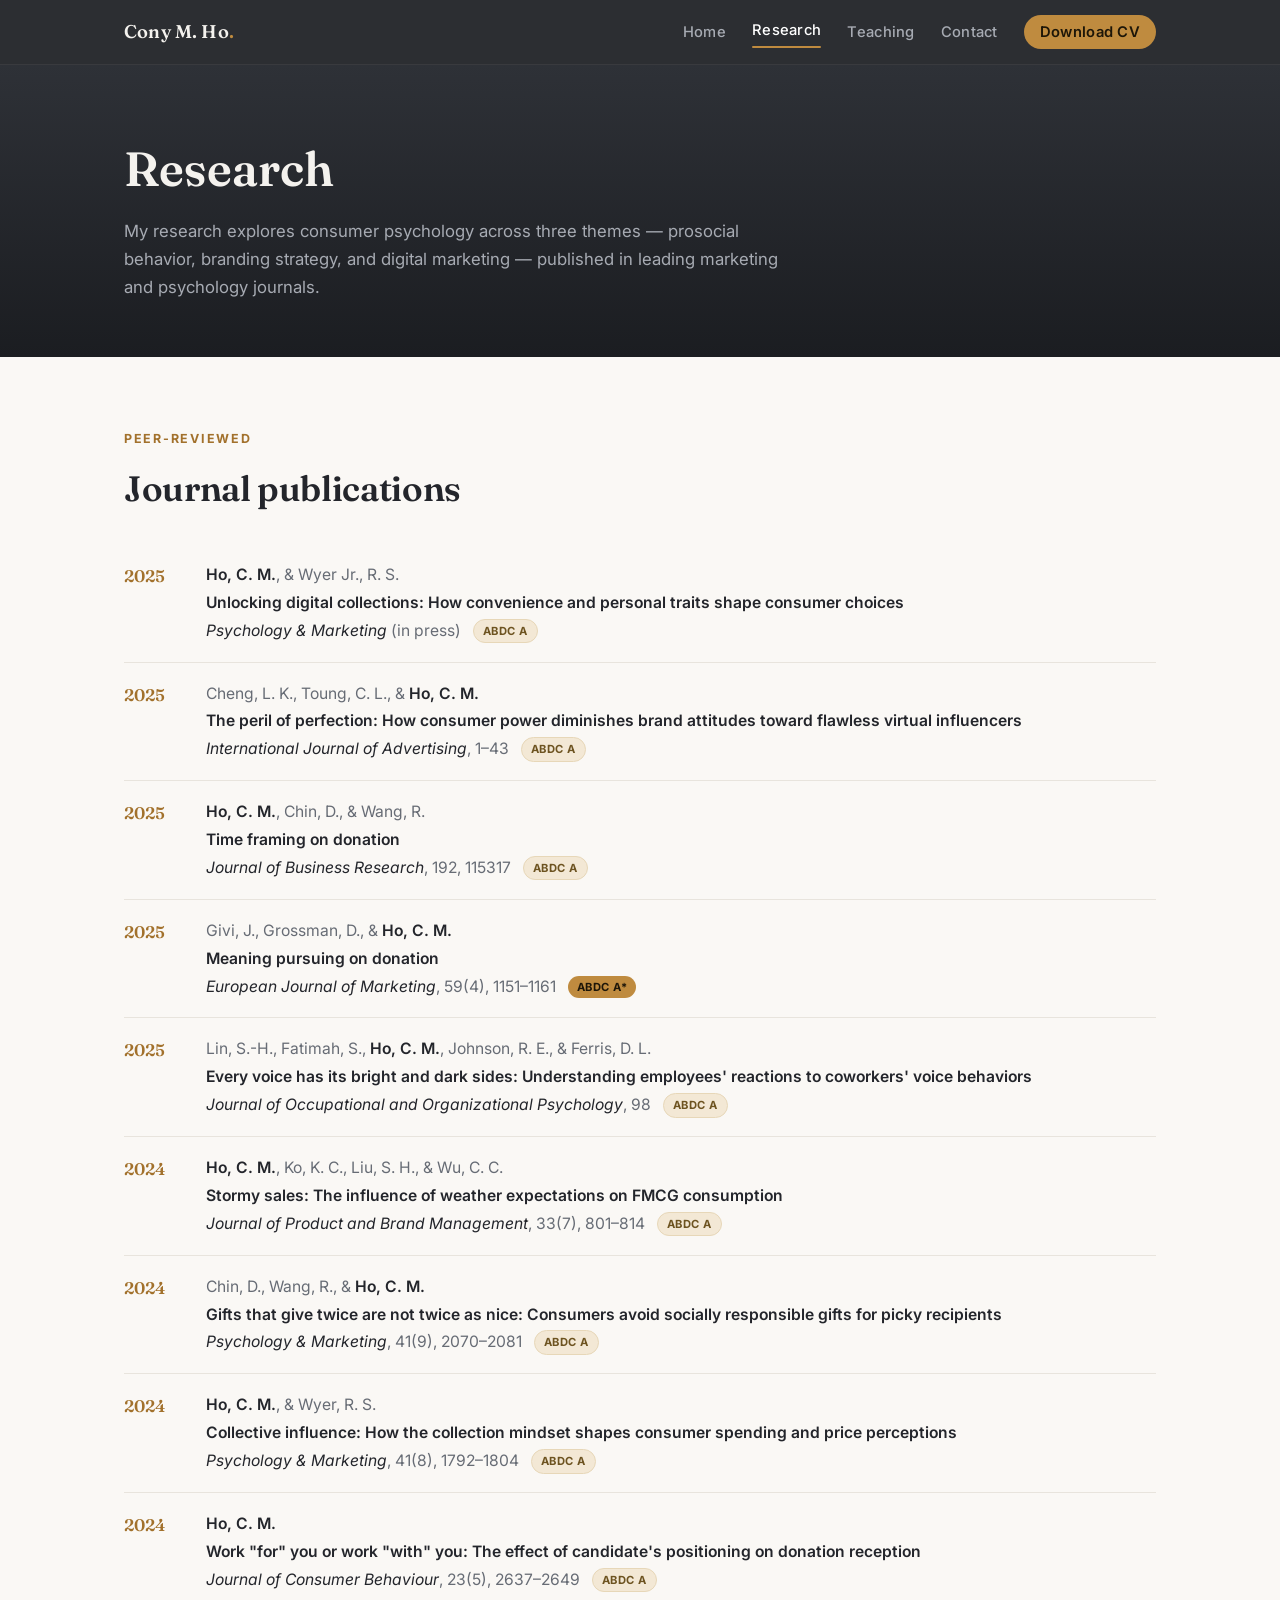
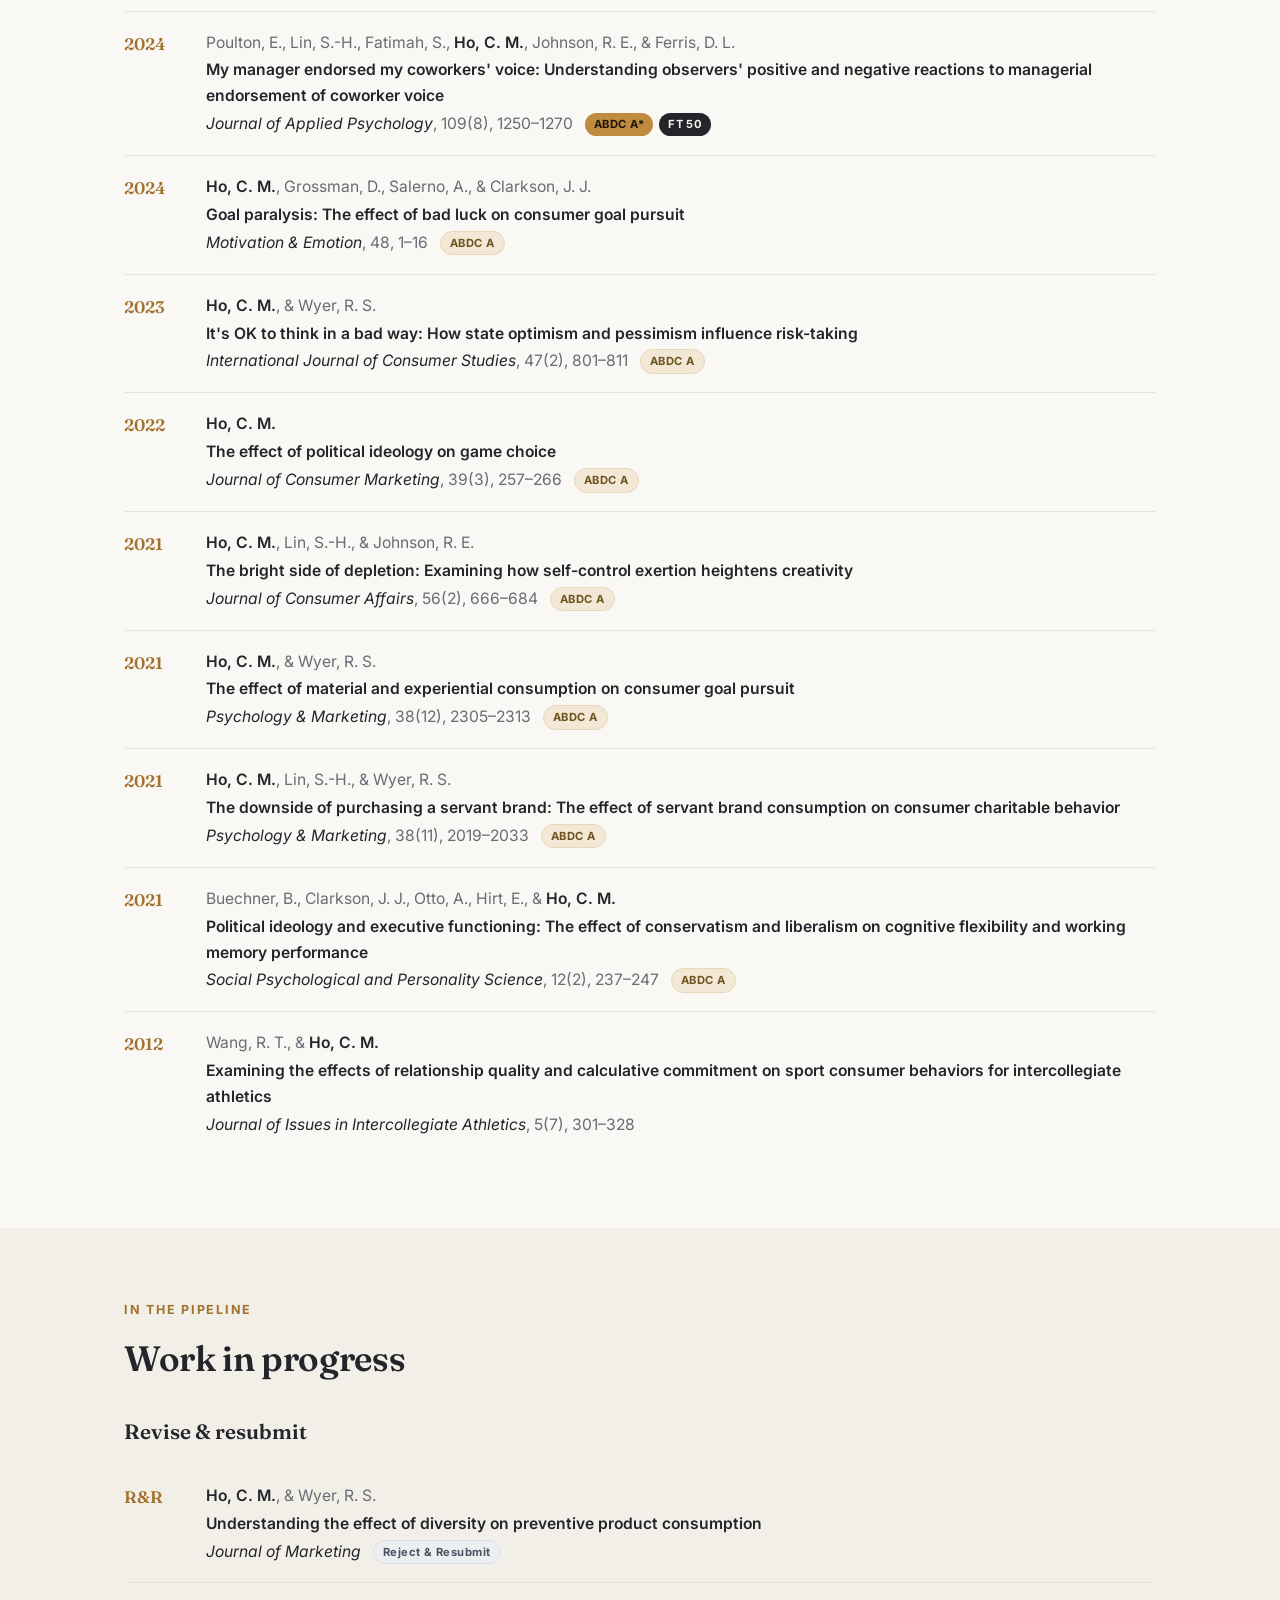
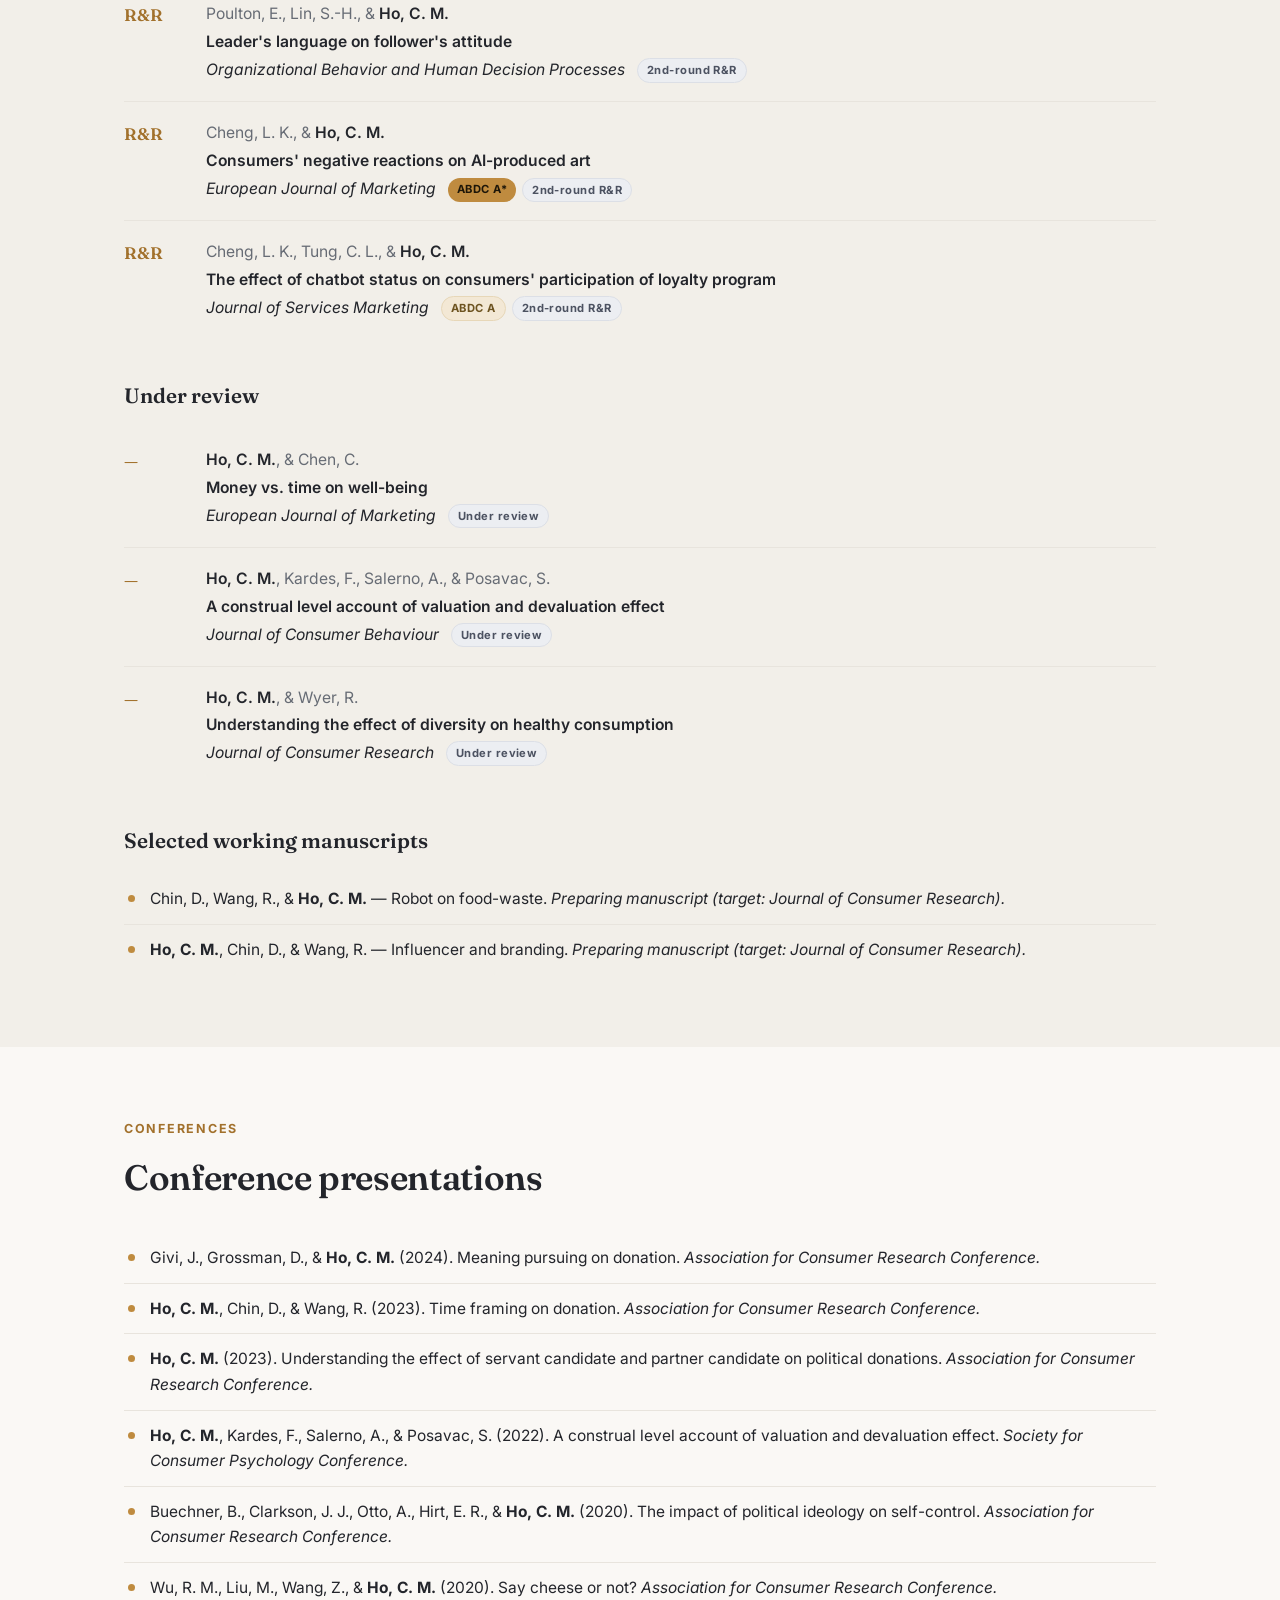
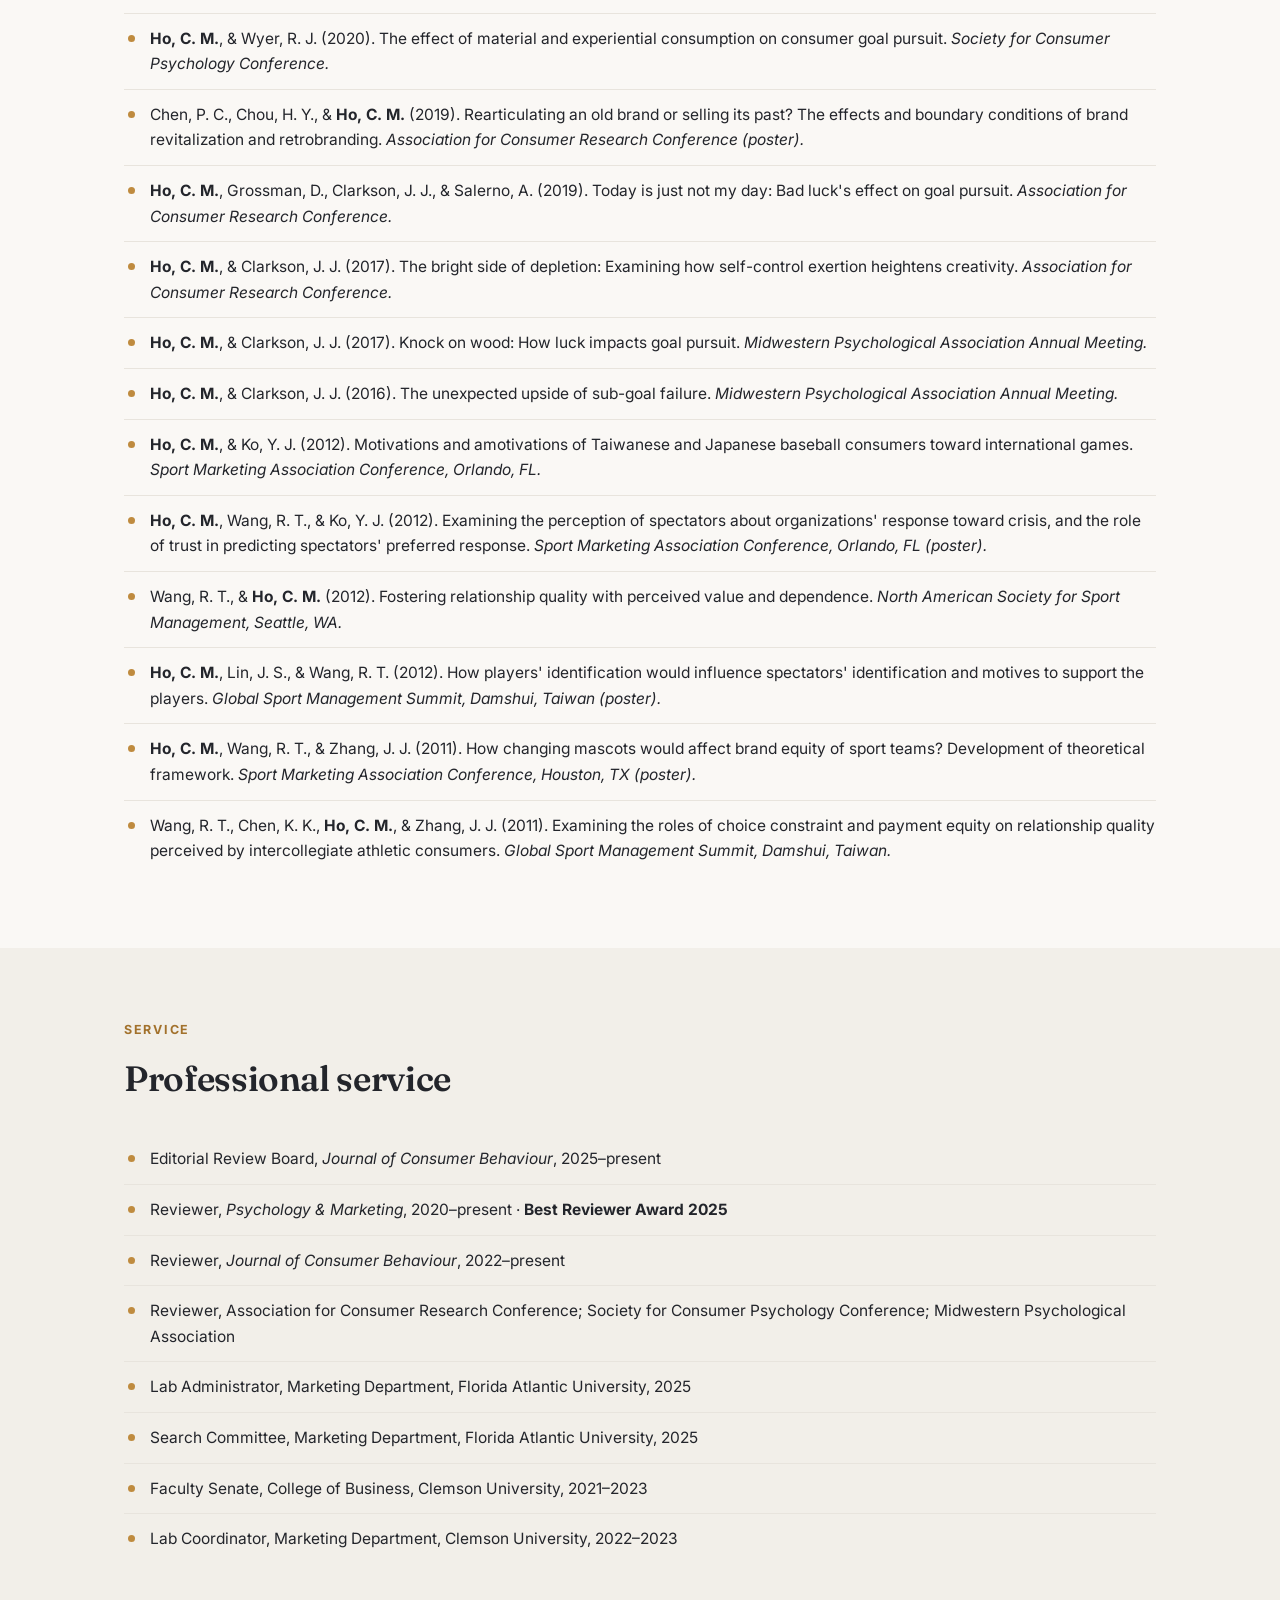
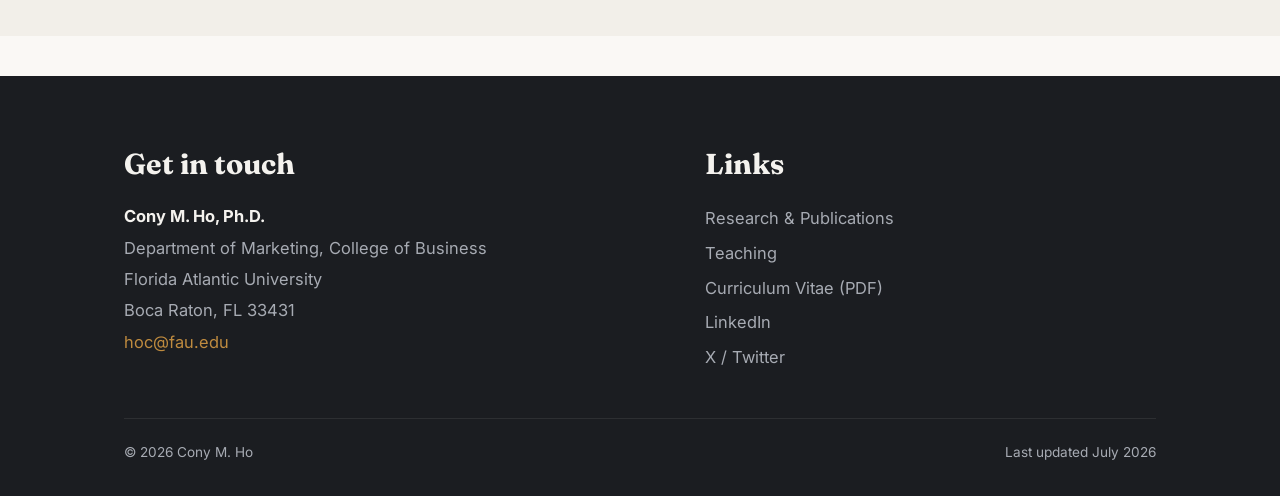
==== research.html @ de129126 "Launch personal academic website for Cony M. Ho" ====
<!DOCTYPE html>
<html lang="en">
<head>
  <meta charset="UTF-8">
  <meta name="viewport" content="width=device-width, initial-scale=1.0">
  <title>Research — Cony M. Ho, Ph.D.</title>
  <meta name="description" content="Publications and research by Cony M. Ho: consumer psychology, prosocial behavior, branding strategy, and digital marketing.">
  <link rel="icon" href="data:image/svg+xml,%3Csvg xmlns='http://www.w3.org/2000/svg' viewBox='0 0 100 100'%3E%3Crect width='100' height='100' rx='20' fill='%231b1d21'/%3E%3Ctext x='50' y='68' font-size='52' font-family='Georgia' text-anchor='middle' fill='%23bf8b3f'%3ECH%3C/text%3E%3C/svg%3E">
  <link rel="preconnect" href="https://fonts.googleapis.com">
  <link rel="preconnect" href="https://fonts.gstatic.com" crossorigin>
  <link href="https://fonts.googleapis.com/css2?family=Fraunces:opsz,wght@9..144,400;9..144,600&family=Inter:wght@400;500;600;700&display=swap" rel="stylesheet">
  <link rel="stylesheet" href="css/style.css">
</head>
<body>

  <!-- ============ NAVIGATION ============ -->
  <header class="site-header">
    <div class="wrap nav">
      <a class="nav-brand" href="index.html">Cony M. Ho<span class="dot">.</span></a>
      <button class="nav-toggle" aria-label="Menu" onclick="document.querySelector('.nav-links').classList.toggle('open')">&#9776;</button>
      <ul class="nav-links">
        <li><a href="index.html">Home</a></li>
        <li><a href="research.html" class="active">Research</a></li>
        <li><a href="teaching.html">Teaching</a></li>
        <li><a href="index.html#contact">Contact</a></li>
        <li><a class="nav-cv" href="assets/Cony-Ho-CV.pdf" target="_blank">Download CV</a></li>
      </ul>
    </div>
  </header>

  <!-- ============ PAGE HERO ============ -->
  <section class="page-hero">
    <div class="wrap">
      <h1>Research</h1>
      <p>My research explores consumer psychology across three themes — prosocial behavior,
         branding strategy, and digital marketing — published in leading marketing and
         psychology journals.</p>
    </div>
  </section>

  <!-- ============ JOURNAL PUBLICATIONS ============ -->
  <section class="section">
    <div class="wrap">
      <p class="section-label">Peer-Reviewed</p>
      <h2>Journal publications</h2>

      <!-- ✏️ TO ADD A NEW PUBLICATION: copy one <li class="pub">…</li> block below
           and paste it at the top of the list, then edit the text. -->
      <ul class="pub-list">

        <li class="pub">
          <span class="pub-year">2025</span>
          <div class="pub-body">
            <span class="authors"><span class="me">Ho, C. M.</span>, &amp; Wyer Jr., R. S.</span>
            <span class="title">Unlocking digital collections: How convenience and personal traits shape consumer choices</span>
            <span class="venue">Psychology &amp; Marketing</span> <span class="detail">(in press)</span>
            <span class="badges"><span class="badge badge-a">ABDC A</span></span>
          </div>
        </li>

        <li class="pub">
          <span class="pub-year">2025</span>
          <div class="pub-body">
            <span class="authors">Cheng, L. K., Toung, C. L., &amp; <span class="me">Ho, C. M.</span></span>
            <span class="title">The peril of perfection: How consumer power diminishes brand attitudes toward flawless virtual influencers</span>
            <span class="venue">International Journal of Advertising</span><span class="detail">, 1–43</span>
            <span class="badges"><span class="badge badge-a">ABDC A</span></span>
          </div>
        </li>

        <li class="pub">
          <span class="pub-year">2025</span>
          <div class="pub-body">
            <span class="authors"><span class="me">Ho, C. M.</span>, Chin, D., &amp; Wang, R.</span>
            <span class="title">Time framing on donation</span>
            <span class="venue">Journal of Business Research</span><span class="detail">, 192, 115317</span>
            <span class="badges"><span class="badge badge-a">ABDC A</span></span>
          </div>
        </li>

        <li class="pub">
          <span class="pub-year">2025</span>
          <div class="pub-body">
            <span class="authors">Givi, J., Grossman, D., &amp; <span class="me">Ho, C. M.</span></span>
            <span class="title">Meaning pursuing on donation</span>
            <span class="venue">European Journal of Marketing</span><span class="detail">, 59(4), 1151–1161</span>
            <span class="badges"><span class="badge badge-astar">ABDC A*</span></span>
          </div>
        </li>

        <li class="pub">
          <span class="pub-year">2025</span>
          <div class="pub-body">
            <span class="authors">Lin, S.-H., Fatimah, S., <span class="me">Ho, C. M.</span>, Johnson, R. E., &amp; Ferris, D. L.</span>
            <span class="title">Every voice has its bright and dark sides: Understanding employees' reactions to coworkers' voice behaviors</span>
            <span class="venue">Journal of Occupational and Organizational Psychology</span><span class="detail">, 98</span>
            <span class="badges"><span class="badge badge-a">ABDC A</span></span>
          </div>
        </li>

        <li class="pub">
          <span class="pub-year">2024</span>
          <div class="pub-body">
            <span class="authors"><span class="me">Ho, C. M.</span>, Ko, K. C., Liu, S. H., &amp; Wu, C. C.</span>
            <span class="title">Stormy sales: The influence of weather expectations on FMCG consumption</span>
            <span class="venue">Journal of Product and Brand Management</span><span class="detail">, 33(7), 801–814</span>
            <span class="badges"><span class="badge badge-a">ABDC A</span></span>
          </div>
        </li>

        <li class="pub">
          <span class="pub-year">2024</span>
          <div class="pub-body">
            <span class="authors">Chin, D., Wang, R., &amp; <span class="me">Ho, C. M.</span></span>
            <span class="title">Gifts that give twice are not twice as nice: Consumers avoid socially responsible gifts for picky recipients</span>
            <span class="venue">Psychology &amp; Marketing</span><span class="detail">, 41(9), 2070–2081</span>
            <span class="badges"><span class="badge badge-a">ABDC A</span></span>
          </div>
        </li>

        <li class="pub">
          <span class="pub-year">2024</span>
          <div class="pub-body">
            <span class="authors"><span class="me">Ho, C. M.</span>, &amp; Wyer, R. S.</span>
            <span class="title">Collective influence: How the collection mindset shapes consumer spending and price perceptions</span>
            <span class="venue">Psychology &amp; Marketing</span><span class="detail">, 41(8), 1792–1804</span>
            <span class="badges"><span class="badge badge-a">ABDC A</span></span>
          </div>
        </li>

        <li class="pub">
          <span class="pub-year">2024</span>
          <div class="pub-body">
            <span class="authors"><span class="me">Ho, C. M.</span></span>
            <span class="title">Work "for" you or work "with" you: The effect of candidate's positioning on donation reception</span>
            <span class="venue">Journal of Consumer Behaviour</span><span class="detail">, 23(5), 2637–2649</span>
            <span class="badges"><span class="badge badge-a">ABDC A</span></span>
          </div>
        </li>

        <li class="pub">
          <span class="pub-year">2024</span>
          <div class="pub-body">
            <span class="authors">Poulton, E., Lin, S.-H., Fatimah, S., <span class="me">Ho, C. M.</span>, Johnson, R. E., &amp; Ferris, D. L.</span>
            <span class="title">My manager endorsed my coworkers' voice: Understanding observers' positive and negative reactions to managerial endorsement of coworker voice</span>
            <span class="venue">Journal of Applied Psychology</span><span class="detail">, 109(8), 1250–1270</span>
            <span class="badges"><span class="badge badge-astar">ABDC A*</span><span class="badge badge-ft">FT 50</span></span>
          </div>
        </li>

        <li class="pub">
          <span class="pub-year">2024</span>
          <div class="pub-body">
            <span class="authors"><span class="me">Ho, C. M.</span>, Grossman, D., Salerno, A., &amp; Clarkson, J. J.</span>
            <span class="title">Goal paralysis: The effect of bad luck on consumer goal pursuit</span>
            <span class="venue">Motivation &amp; Emotion</span><span class="detail">, 48, 1–16</span>
            <span class="badges"><span class="badge badge-a">ABDC A</span></span>
          </div>
        </li>

        <li class="pub">
          <span class="pub-year">2023</span>
          <div class="pub-body">
            <span class="authors"><span class="me">Ho, C. M.</span>, &amp; Wyer, R. S.</span>
            <span class="title">It's OK to think in a bad way: How state optimism and pessimism influence risk-taking</span>
            <span class="venue">International Journal of Consumer Studies</span><span class="detail">, 47(2), 801–811</span>
            <span class="badges"><span class="badge badge-a">ABDC A</span></span>
          </div>
        </li>

        <li class="pub">
          <span class="pub-year">2022</span>
          <div class="pub-body">
            <span class="authors"><span class="me">Ho, C. M.</span></span>
            <span class="title">The effect of political ideology on game choice</span>
            <span class="venue">Journal of Consumer Marketing</span><span class="detail">, 39(3), 257–266</span>
            <span class="badges"><span class="badge badge-a">ABDC A</span></span>
          </div>
        </li>

        <li class="pub">
          <span class="pub-year">2021</span>
          <div class="pub-body">
            <span class="authors"><span class="me">Ho, C. M.</span>, Lin, S.-H., &amp; Johnson, R. E.</span>
            <span class="title">The bright side of depletion: Examining how self-control exertion heightens creativity</span>
            <span class="venue">Journal of Consumer Affairs</span><span class="detail">, 56(2), 666–684</span>
            <span class="badges"><span class="badge badge-a">ABDC A</span></span>
          </div>
        </li>

        <li class="pub">
          <span class="pub-year">2021</span>
          <div class="pub-body">
            <span class="authors"><span class="me">Ho, C. M.</span>, &amp; Wyer, R. S.</span>
            <span class="title">The effect of material and experiential consumption on consumer goal pursuit</span>
            <span class="venue">Psychology &amp; Marketing</span><span class="detail">, 38(12), 2305–2313</span>
            <span class="badges"><span class="badge badge-a">ABDC A</span></span>
          </div>
        </li>

        <li class="pub">
          <span class="pub-year">2021</span>
          <div class="pub-body">
            <span class="authors"><span class="me">Ho, C. M.</span>, Lin, S.-H., &amp; Wyer, R. S.</span>
            <span class="title">The downside of purchasing a servant brand: The effect of servant brand consumption on consumer charitable behavior</span>
            <span class="venue">Psychology &amp; Marketing</span><span class="detail">, 38(11), 2019–2033</span>
            <span class="badges"><span class="badge badge-a">ABDC A</span></span>
          </div>
        </li>

        <li class="pub">
          <span class="pub-year">2021</span>
          <div class="pub-body">
            <span class="authors">Buechner, B., Clarkson, J. J., Otto, A., Hirt, E., &amp; <span class="me">Ho, C. M.</span></span>
            <span class="title">Political ideology and executive functioning: The effect of conservatism and liberalism on cognitive flexibility and working memory performance</span>
            <span class="venue">Social Psychological and Personality Science</span><span class="detail">, 12(2), 237–247</span>
            <span class="badges"><span class="badge badge-a">ABDC A</span></span>
          </div>
        </li>

        <li class="pub">
          <span class="pub-year">2012</span>
          <div class="pub-body">
            <span class="authors">Wang, R. T., &amp; <span class="me">Ho, C. M.</span></span>
            <span class="title">Examining the effects of relationship quality and calculative commitment on sport consumer behaviors for intercollegiate athletics</span>
            <span class="venue">Journal of Issues in Intercollegiate Athletics</span><span class="detail">, 5(7), 301–328</span>
          </div>
        </li>

      </ul>
    </div>
  </section>

  <!-- ============ IN THE PIPELINE ============ -->
  <section class="section section-alt">
    <div class="wrap">
      <p class="section-label">In the Pipeline</p>
      <h2>Work in progress</h2>

      <h3>Revise &amp; resubmit</h3>
      <ul class="pub-list">
        <li class="pub">
          <span class="pub-year">R&amp;R</span>
          <div class="pub-body">
            <span class="authors"><span class="me">Ho, C. M.</span>, &amp; Wyer, R. S.</span>
            <span class="title">Understanding the effect of diversity on preventive product consumption</span>
            <span class="venue">Journal of Marketing</span>
            <span class="badges"><span class="badge badge-status">Reject &amp; Resubmit</span></span>
          </div>
        </li>
        <li class="pub">
          <span class="pub-year">R&amp;R</span>
          <div class="pub-body">
            <span class="authors">Poulton, E., Lin, S.-H., &amp; <span class="me">Ho, C. M.</span></span>
            <span class="title">Leader's language on follower's attitude</span>
            <span class="venue">Organizational Behavior and Human Decision Processes</span>
            <span class="badges"><span class="badge badge-status">2nd-round R&amp;R</span></span>
          </div>
        </li>
        <li class="pub">
          <span class="pub-year">R&amp;R</span>
          <div class="pub-body">
            <span class="authors">Cheng, L. K., &amp; <span class="me">Ho, C. M.</span></span>
            <span class="title">Consumers' negative reactions on AI-produced art</span>
            <span class="venue">European Journal of Marketing</span>
            <span class="badges"><span class="badge badge-astar">ABDC A*</span><span class="badge badge-status">2nd-round R&amp;R</span></span>
          </div>
        </li>
        <li class="pub">
          <span class="pub-year">R&amp;R</span>
          <div class="pub-body">
            <span class="authors">Cheng, L. K., Tung, C. L., &amp; <span class="me">Ho, C. M.</span></span>
            <span class="title">The effect of chatbot status on consumers' participation of loyalty program</span>
            <span class="venue">Journal of Services Marketing</span>
            <span class="badges"><span class="badge badge-a">ABDC A</span><span class="badge badge-status">2nd-round R&amp;R</span></span>
          </div>
        </li>
      </ul>

      <h3>Under review</h3>
      <ul class="pub-list">
        <li class="pub">
          <span class="pub-year">—</span>
          <div class="pub-body">
            <span class="authors"><span class="me">Ho, C. M.</span>, &amp; Chen, C.</span>
            <span class="title">Money vs. time on well-being</span>
            <span class="venue">European Journal of Marketing</span>
            <span class="badges"><span class="badge badge-status">Under review</span></span>
          </div>
        </li>
        <li class="pub">
          <span class="pub-year">—</span>
          <div class="pub-body">
            <span class="authors"><span class="me">Ho, C. M.</span>, Kardes, F., Salerno, A., &amp; Posavac, S.</span>
            <span class="title">A construal level account of valuation and devaluation effect</span>
            <span class="venue">Journal of Consumer Behaviour</span>
            <span class="badges"><span class="badge badge-status">Under review</span></span>
          </div>
        </li>
        <li class="pub">
          <span class="pub-year">—</span>
          <div class="pub-body">
            <span class="authors"><span class="me">Ho, C. M.</span>, &amp; Wyer, R.</span>
            <span class="title">Understanding the effect of diversity on healthy consumption</span>
            <span class="venue">Journal of Consumer Research</span>
            <span class="badges"><span class="badge badge-status">Under review</span></span>
          </div>
        </li>
      </ul>

      <h3>Selected working manuscripts</h3>
      <ul class="simple-list">
        <li>Chin, D., Wang, R., &amp; <strong>Ho, C. M.</strong> — Robot on food-waste. <em>Preparing manuscript (target: Journal of Consumer Research).</em></li>
        <li><strong>Ho, C. M.</strong>, Chin, D., &amp; Wang, R. — Influencer and branding. <em>Preparing manuscript (target: Journal of Consumer Research).</em></li>
      </ul>
    </div>
  </section>

  <!-- ============ CONFERENCE PRESENTATIONS ============ -->
  <section class="section">
    <div class="wrap">
      <p class="section-label">Conferences</p>
      <h2>Conference presentations</h2>
      <ul class="simple-list">
        <li>Givi, J., Grossman, D., &amp; <strong>Ho, C. M.</strong> (2024). Meaning pursuing on donation. <em>Association for Consumer Research Conference.</em></li>
        <li><strong>Ho, C. M.</strong>, Chin, D., &amp; Wang, R. (2023). Time framing on donation. <em>Association for Consumer Research Conference.</em></li>
        <li><strong>Ho, C. M.</strong> (2023). Understanding the effect of servant candidate and partner candidate on political donations. <em>Association for Consumer Research Conference.</em></li>
        <li><strong>Ho, C. M.</strong>, Kardes, F., Salerno, A., &amp; Posavac, S. (2022). A construal level account of valuation and devaluation effect. <em>Society for Consumer Psychology Conference.</em></li>
        <li>Buechner, B., Clarkson, J. J., Otto, A., Hirt, E. R., &amp; <strong>Ho, C. M.</strong> (2020). The impact of political ideology on self-control. <em>Association for Consumer Research Conference.</em></li>
        <li>Wu, R. M., Liu, M., Wang, Z., &amp; <strong>Ho, C. M.</strong> (2020). Say cheese or not? <em>Association for Consumer Research Conference.</em></li>
        <li><strong>Ho, C. M.</strong>, &amp; Wyer, R. J. (2020). The effect of material and experiential consumption on consumer goal pursuit. <em>Society for Consumer Psychology Conference.</em></li>
        <li>Chen, P. C., Chou, H. Y., &amp; <strong>Ho, C. M.</strong> (2019). Rearticulating an old brand or selling its past? The effects and boundary conditions of brand revitalization and retrobranding. <em>Association for Consumer Research Conference (poster).</em></li>
        <li><strong>Ho, C. M.</strong>, Grossman, D., Clarkson, J. J., &amp; Salerno, A. (2019). Today is just not my day: Bad luck's effect on goal pursuit. <em>Association for Consumer Research Conference.</em></li>
        <li><strong>Ho, C. M.</strong>, &amp; Clarkson, J. J. (2017). The bright side of depletion: Examining how self-control exertion heightens creativity. <em>Association for Consumer Research Conference.</em></li>
        <li><strong>Ho, C. M.</strong>, &amp; Clarkson, J. J. (2017). Knock on wood: How luck impacts goal pursuit. <em>Midwestern Psychological Association Annual Meeting.</em></li>
        <li><strong>Ho, C. M.</strong>, &amp; Clarkson, J. J. (2016). The unexpected upside of sub-goal failure. <em>Midwestern Psychological Association Annual Meeting.</em></li>
        <li><strong>Ho, C. M.</strong>, &amp; Ko, Y. J. (2012). Motivations and amotivations of Taiwanese and Japanese baseball consumers toward international games. <em>Sport Marketing Association Conference, Orlando, FL.</em></li>
        <li><strong>Ho, C. M.</strong>, Wang, R. T., &amp; Ko, Y. J. (2012). Examining the perception of spectators about organizations' response toward crisis, and the role of trust in predicting spectators' preferred response. <em>Sport Marketing Association Conference, Orlando, FL (poster).</em></li>
        <li>Wang, R. T., &amp; <strong>Ho, C. M.</strong> (2012). Fostering relationship quality with perceived value and dependence. <em>North American Society for Sport Management, Seattle, WA.</em></li>
        <li><strong>Ho, C. M.</strong>, Lin, J. S., &amp; Wang, R. T. (2012). How players' identification would influence spectators' identification and motives to support the players. <em>Global Sport Management Summit, Damshui, Taiwan (poster).</em></li>
        <li><strong>Ho, C. M.</strong>, Wang, R. T., &amp; Zhang, J. J. (2011). How changing mascots would affect brand equity of sport teams? Development of theoretical framework. <em>Sport Marketing Association Conference, Houston, TX (poster).</em></li>
        <li>Wang, R. T., Chen, K. K., <strong>Ho, C. M.</strong>, &amp; Zhang, J. J. (2011). Examining the roles of choice constraint and payment equity on relationship quality perceived by intercollegiate athletic consumers. <em>Global Sport Management Summit, Damshui, Taiwan.</em></li>
      </ul>
    </div>
  </section>

  <!-- ============ SERVICE ============ -->
  <section class="section section-alt">
    <div class="wrap">
      <p class="section-label">Service</p>
      <h2>Professional service</h2>
      <ul class="simple-list">
        <li>Editorial Review Board, <em>Journal of Consumer Behaviour</em>, 2025–present</li>
        <li>Reviewer, <em>Psychology &amp; Marketing</em>, 2020–present · <strong>Best Reviewer Award 2025</strong></li>
        <li>Reviewer, <em>Journal of Consumer Behaviour</em>, 2022–present</li>
        <li>Reviewer, Association for Consumer Research Conference; Society for Consumer Psychology Conference; Midwestern Psychological Association</li>
        <li>Lab Administrator, Marketing Department, Florida Atlantic University, 2025</li>
        <li>Search Committee, Marketing Department, Florida Atlantic University, 2025</li>
        <li>Faculty Senate, College of Business, Clemson University, 2021–2023</li>
        <li>Lab Coordinator, Marketing Department, Clemson University, 2022–2023</li>
      </ul>
    </div>
  </section>

  <!-- ============ FOOTER ============ -->
  <footer class="footer" id="contact">
    <div class="wrap">
      <div class="footer-grid">
        <div>
          <h2>Get in touch</h2>
          <address class="addr">
            <strong style="color:#f4f2ee;">Cony M. Ho, Ph.D.</strong><br>
            Department of Marketing, College of Business<br>
            Florida Atlantic University<br>
            Boca Raton, FL 33431<br>
            <a href="mailto:hoc@fau.edu">hoc@fau.edu</a>
          </address>
        </div>
        <div>
          <h2>Links</h2>
          <ul class="footer-links">
            <li><a href="research.html">Research &amp; Publications</a></li>
            <li><a href="teaching.html">Teaching</a></li>
            <li><a href="assets/Cony-Ho-CV.pdf" target="_blank">Curriculum Vitae (PDF)</a></li>
            <li><a href="https://www.linkedin.com/in/cony-ho-6710232b/" target="_blank" rel="noopener">LinkedIn</a></li>
            <li><a href="https://x.com/ho_cony" target="_blank" rel="noopener">X / Twitter</a></li>
          </ul>
        </div>
      </div>
      <div class="footer-bottom">
        <span>© 2026 Cony M. Ho</span>
        <span>Last updated July 2026</span>
      </div>
    </div>
  </footer>

</body>
</html>
---- css/style.css ----
/* ============================================================
   Cony M. Ho — Personal Academic Website
   Design: dark elegant hero, warm paper content, bronze accent
   ============================================================ */

:root {
  --dark: #1b1d21;
  --dark-2: #24262b;
  --dark-3: #2e3138;
  --ink: #23252b;
  --muted: #676c75;
  --paper: #faf8f5;
  --card: #ffffff;
  --line: #e8e4dd;
  --accent: #bf8b3f;
  --accent-deep: #a2712c;
  --accent-soft: #f3e8d5;
  --on-dark: #f4f2ee;
  --on-dark-muted: #a7abb3;
  --radius: 14px;
  --shadow: 0 1px 2px rgba(28, 25, 18, .05), 0 10px 30px -12px rgba(28, 25, 18, .12);
  --font-serif: "Fraunces", Georgia, "Times New Roman", serif;
  --font-sans: "Inter", -apple-system, "Segoe UI", Roboto, sans-serif;
}

* { margin: 0; padding: 0; box-sizing: border-box; }

html { scroll-behavior: smooth; }

body {
  font-family: var(--font-sans);
  background: var(--paper);
  color: var(--ink);
  line-height: 1.65;
  font-size: 16.5px;
  -webkit-font-smoothing: antialiased;
}

img { max-width: 100%; display: block; }

a { color: var(--accent-deep); text-decoration: none; }
a:hover { text-decoration: underline; }

.wrap { max-width: 1080px; margin: 0 auto; padding: 0 24px; }

/* ---------- Header / nav ---------- */
.site-header {
  position: sticky;
  top: 0;
  z-index: 50;
  background: rgba(27, 29, 33, .92);
  backdrop-filter: blur(10px);
  border-bottom: 1px solid rgba(255, 255, 255, .06);
}

.nav {
  display: flex;
  align-items: center;
  justify-content: space-between;
  height: 64px;
}

.nav-brand {
  font-family: var(--font-serif);
  font-size: 1.15rem;
  font-weight: 600;
  color: var(--on-dark);
  letter-spacing: .01em;
}
.nav-brand:hover { text-decoration: none; color: #fff; }
.nav-brand .dot { color: var(--accent); }

.nav-links { display: flex; gap: 26px; align-items: center; list-style: none; }

.nav-links a {
  color: var(--on-dark-muted);
  font-size: .92rem;
  font-weight: 500;
  letter-spacing: .02em;
}
.nav-links a:hover { color: #fff; text-decoration: none; }
.nav-links a.active { color: #fff; }
.nav-links a.active::after {
  content: "";
  display: block;
  height: 2px;
  margin-top: 2px;
  background: var(--accent);
  border-radius: 2px;
}

.nav-cv {
  background: var(--accent);
  color: #1d1608 !important;
  padding: 8px 16px;
  border-radius: 999px;
  font-weight: 600 !important;
}
.nav-cv:hover { background: #d09c4c; text-decoration: none; }

/* Mobile nav */
.nav-toggle { display: none; background: none; border: 0; color: var(--on-dark); font-size: 1.6rem; cursor: pointer; }

@media (max-width: 780px) {
  .nav-toggle { display: block; }
  .nav-links {
    display: none;
    position: absolute;
    top: 64px; left: 0; right: 0;
    background: var(--dark);
    flex-direction: column;
    gap: 0;
    padding: 10px 0 16px;
    border-bottom: 1px solid rgba(255,255,255,.08);
  }
  .nav-links.open { display: flex; }
  .nav-links li { width: 100%; text-align: center; }
  .nav-links a { display: block; padding: 12px 0; }
  .nav-links a.active::after { display: none; }
  .nav-cv { display: inline-block; margin-top: 10px; }
}

/* ---------- Hero (home) ---------- */
.hero {
  background:
    radial-gradient(900px 500px at 78% 20%, rgba(78, 82, 90, .55), transparent 60%),
    linear-gradient(180deg, #33363c 0%, var(--dark) 78%);
  color: var(--on-dark);
  overflow: hidden;
}

.hero-grid {
  display: grid;
  grid-template-columns: 1.15fr .85fr;
  gap: 40px;
  align-items: end;
  min-height: 520px;
  padding-top: 56px;
}

.hero-text { padding-bottom: 64px; }

.hero-eyebrow {
  display: inline-block;
  font-size: .8rem;
  font-weight: 600;
  letter-spacing: .14em;
  text-transform: uppercase;
  color: var(--accent);
  margin-bottom: 18px;
}

.hero h1 {
  font-family: var(--font-serif);
  font-weight: 600;
  font-size: clamp(2.6rem, 5.4vw, 4rem);
  line-height: 1.08;
  letter-spacing: -.01em;
  margin-bottom: 18px;
}

.hero-tagline {
  font-size: 1.13rem;
  color: var(--on-dark-muted);
  max-width: 46ch;
  margin-bottom: 30px;
}
.hero-tagline strong { color: var(--on-dark); font-weight: 600; }

.hero-actions { display: flex; flex-wrap: wrap; gap: 12px; }

.btn {
  display: inline-flex;
  align-items: center;
  gap: 8px;
  padding: 11px 20px;
  border-radius: 999px;
  font-size: .93rem;
  font-weight: 600;
  border: 1px solid transparent;
  transition: all .15s ease;
}
.btn:hover { text-decoration: none; transform: translateY(-1px); }

.btn-primary { background: var(--accent); color: #1d1608; }
.btn-primary:hover { background: #d09c4c; }

.btn-ghost { border-color: rgba(255,255,255,.28); color: var(--on-dark); }
.btn-ghost:hover { border-color: rgba(255,255,255,.6); background: rgba(255,255,255,.05); }

/* light-context button variant */
.btn-outline { border-color: #d8d2c6; color: var(--ink); background: #fff; }
.btn-outline:hover { border-color: var(--accent); color: var(--accent-deep); }

.hero-photo { position: relative; align-self: end; }

.hero-photo img {
  width: min(360px, 78vw);
  margin: 0 auto;
  -webkit-mask-image: linear-gradient(180deg, transparent 0, #000 7%, #000 100%),
                      linear-gradient(90deg, transparent 0, #000 9%, #000 91%, transparent 100%);
  -webkit-mask-composite: source-in;
  mask-image: linear-gradient(180deg, transparent 0, #000 7%, #000 100%),
              linear-gradient(90deg, transparent 0, #000 9%, #000 91%, transparent 100%);
  mask-composite: intersect;
  filter: saturate(.98);
}

@media (max-width: 860px) {
  .hero-grid { grid-template-columns: 1fr; gap: 0; min-height: 0; padding-top: 40px; }
  .hero-text { padding-bottom: 40px; order: 2; }
  .hero-photo { order: 1; }
  .hero-photo img { width: min(300px, 70vw); }
}

/* Page hero (interior pages) */
.page-hero {
  background: linear-gradient(180deg, #2e3137 0%, var(--dark) 100%);
  color: var(--on-dark);
  padding: 64px 0 56px;
}
.page-hero h1 {
  font-family: var(--font-serif);
  font-weight: 600;
  font-size: clamp(2.1rem, 4vw, 3rem);
  margin-bottom: 10px;
}
.page-hero p { color: var(--on-dark-muted); max-width: 62ch; font-size: 1.05rem; }

/* ---------- Sections ---------- */
.section { padding: 72px 0; }
.section-alt { background: #f2efe9; }

.section-label {
  font-size: .78rem;
  font-weight: 700;
  letter-spacing: .14em;
  text-transform: uppercase;
  color: var(--accent-deep);
  margin-bottom: 10px;
}

.section h2 {
  font-family: var(--font-serif);
  font-weight: 600;
  font-size: clamp(1.7rem, 3vw, 2.2rem);
  margin-bottom: 26px;
  letter-spacing: -.01em;
}

.section h3 {
  font-family: var(--font-serif);
  font-weight: 600;
  font-size: 1.3rem;
  margin: 40px 0 16px;
}
.section h3:first-of-type { margin-top: 0; }

.lede { font-size: 1.08rem; max-width: 70ch; }
.lede + .lede { margin-top: 16px; }

/* Stats strip */
.stats {
  display: grid;
  grid-template-columns: repeat(4, 1fr);
  gap: 18px;
  margin-top: 44px;
}
.stat {
  background: var(--card);
  border: 1px solid var(--line);
  border-radius: var(--radius);
  padding: 20px 22px;
  box-shadow: var(--shadow);
}
.stat .num {
  font-family: var(--font-serif);
  font-size: 2rem;
  font-weight: 600;
  color: var(--accent-deep);
  line-height: 1.1;
}
.stat .lbl { font-size: .88rem; color: var(--muted); margin-top: 4px; }

@media (max-width: 780px) { .stats { grid-template-columns: repeat(2, 1fr); } }

/* Cards (research interests) */
.cards { display: grid; grid-template-columns: repeat(3, 1fr); gap: 20px; }
.card {
  background: var(--card);
  border: 1px solid var(--line);
  border-radius: var(--radius);
  padding: 26px;
  box-shadow: var(--shadow);
}
.card h4 {
  font-family: var(--font-serif);
  font-size: 1.15rem;
  font-weight: 600;
  margin-bottom: 10px;
}
.card p { font-size: .95rem; color: var(--muted); }
.card .card-icon { font-size: 1.5rem; margin-bottom: 12px; display: block; }

@media (max-width: 780px) { .cards { grid-template-columns: 1fr; } }

/* Fun facts chips */
.chips { display: flex; flex-wrap: wrap; gap: 10px; margin-top: 18px; }
.chip {
  background: var(--accent-soft);
  border: 1px solid #e7d7b8;
  color: #6d5320;
  border-radius: 999px;
  padding: 7px 15px;
  font-size: .88rem;
  font-weight: 500;
}

/* ---------- Publications ---------- */
.pub-list { list-style: none; }

.pub {
  display: grid;
  grid-template-columns: 64px 1fr;
  gap: 18px;
  padding: 18px 0;
  border-bottom: 1px solid var(--line);
}
.pub:last-child { border-bottom: 0; }

.pub-year {
  font-family: var(--font-serif);
  font-weight: 600;
  color: var(--accent-deep);
  font-size: 1.05rem;
  padding-top: 1px;
}

.pub-body { font-size: .98rem; }
.pub-body .authors { color: var(--muted); }
.pub-body .authors .me { color: var(--ink); font-weight: 600; }
.pub-body .title { font-weight: 600; display: block; margin: 2px 0; }
.pub-body .venue { font-style: italic; color: var(--ink); }
.pub-body .detail { color: var(--muted); }

.badges { display: inline-flex; gap: 6px; margin-left: 8px; vertical-align: 1px; }
.badge {
  display: inline-block;
  font-size: .7rem;
  font-weight: 700;
  letter-spacing: .04em;
  padding: 2px 9px;
  border-radius: 999px;
  white-space: nowrap;
}
.badge-astar { background: var(--accent); color: #1d1608; }
.badge-a { background: var(--accent-soft); color: #6d5320; border: 1px solid #e7d7b8; }
.badge-ft { background: #23252b; color: #f4f2ee; }
.badge-status { background: #eceef2; color: #4c5261; border: 1px solid #dcdfe6; }

@media (max-width: 600px) {
  .pub { grid-template-columns: 1fr; gap: 4px; }
}

/* Simple list (presentations, service, awards) */
.simple-list { list-style: none; }
.simple-list li {
  padding: 12px 0 12px 26px;
  border-bottom: 1px solid var(--line);
  position: relative;
  font-size: .97rem;
}
.simple-list li::before {
  content: "";
  position: absolute;
  left: 4px; top: 21px;
  width: 7px; height: 7px;
  border-radius: 50%;
  background: var(--accent);
}
.simple-list li:last-child { border-bottom: 0; }

/* Awards grid */
.awards { display: grid; grid-template-columns: repeat(2, 1fr); gap: 18px; }
.award {
  background: var(--card);
  border: 1px solid var(--line);
  border-left: 4px solid var(--accent);
  border-radius: 10px;
  padding: 18px 20px;
  box-shadow: var(--shadow);
}
.award .award-title { font-weight: 600; }
.award .award-meta { font-size: .88rem; color: var(--muted); margin-top: 2px; }

@media (max-width: 700px) { .awards { grid-template-columns: 1fr; } }

/* ---------- Teaching ---------- */
.course {
  background: var(--card);
  border: 1px solid var(--line);
  border-radius: var(--radius);
  padding: 20px 24px;
  box-shadow: var(--shadow);
  margin-bottom: 14px;
  display: flex;
  justify-content: space-between;
  align-items: flex-start;
  gap: 16px;
  flex-wrap: wrap;
}
.course-info h4 { font-size: 1.02rem; font-weight: 600; }
.course-info p { font-size: .9rem; color: var(--muted); margin-top: 2px; }
.eval {
  background: var(--accent-soft);
  border: 1px solid #e7d7b8;
  color: #6d5320;
  font-weight: 700;
  font-size: .85rem;
  border-radius: 999px;
  padding: 6px 14px;
  white-space: nowrap;
}

/* ---------- Timeline (experience/education) ---------- */
.timeline { list-style: none; border-left: 2px solid var(--line); margin-left: 6px; }
.timeline li { padding: 0 0 26px 24px; position: relative; }
.timeline li:last-child { padding-bottom: 4px; }
.timeline li::before {
  content: "";
  position: absolute;
  left: -7px; top: 6px;
  width: 12px; height: 12px;
  border-radius: 50%;
  background: var(--accent);
  border: 2.5px solid var(--paper);
}
.timeline .t-role { font-weight: 600; }
.timeline .t-org { color: var(--ink); }
.timeline .t-time { font-size: .87rem; color: var(--muted); }

/* Two-column about layout */
.two-col { display: grid; grid-template-columns: 1.4fr 1fr; gap: 56px; align-items: start; }
@media (max-width: 860px) { .two-col { grid-template-columns: 1fr; gap: 40px; } }

/* ---------- Contact / footer ---------- */
.footer {
  background: var(--dark);
  color: var(--on-dark-muted);
  padding: 64px 0 32px;
  margin-top: 40px;
}
.footer h2 { font-family: var(--font-serif); color: var(--on-dark); font-size: 1.8rem; margin-bottom: 14px; }
.footer a { color: var(--accent); }
.footer-grid { display: grid; grid-template-columns: 1.2fr 1fr; gap: 40px; }
.footer .addr { font-style: normal; line-height: 1.9; }
.footer-links { list-style: none; line-height: 2.1; }
.footer-links a { color: var(--on-dark-muted); }
.footer-links a:hover { color: #fff; }
.footer-bottom {
  border-top: 1px solid rgba(255,255,255,.08);
  margin-top: 44px;
  padding-top: 22px;
  font-size: .85rem;
  display: flex;
  justify-content: space-between;
  flex-wrap: wrap;
  gap: 8px;
}
@media (max-width: 700px) { .footer-grid { grid-template-columns: 1fr; } }

.view-all { margin-top: 28px; }
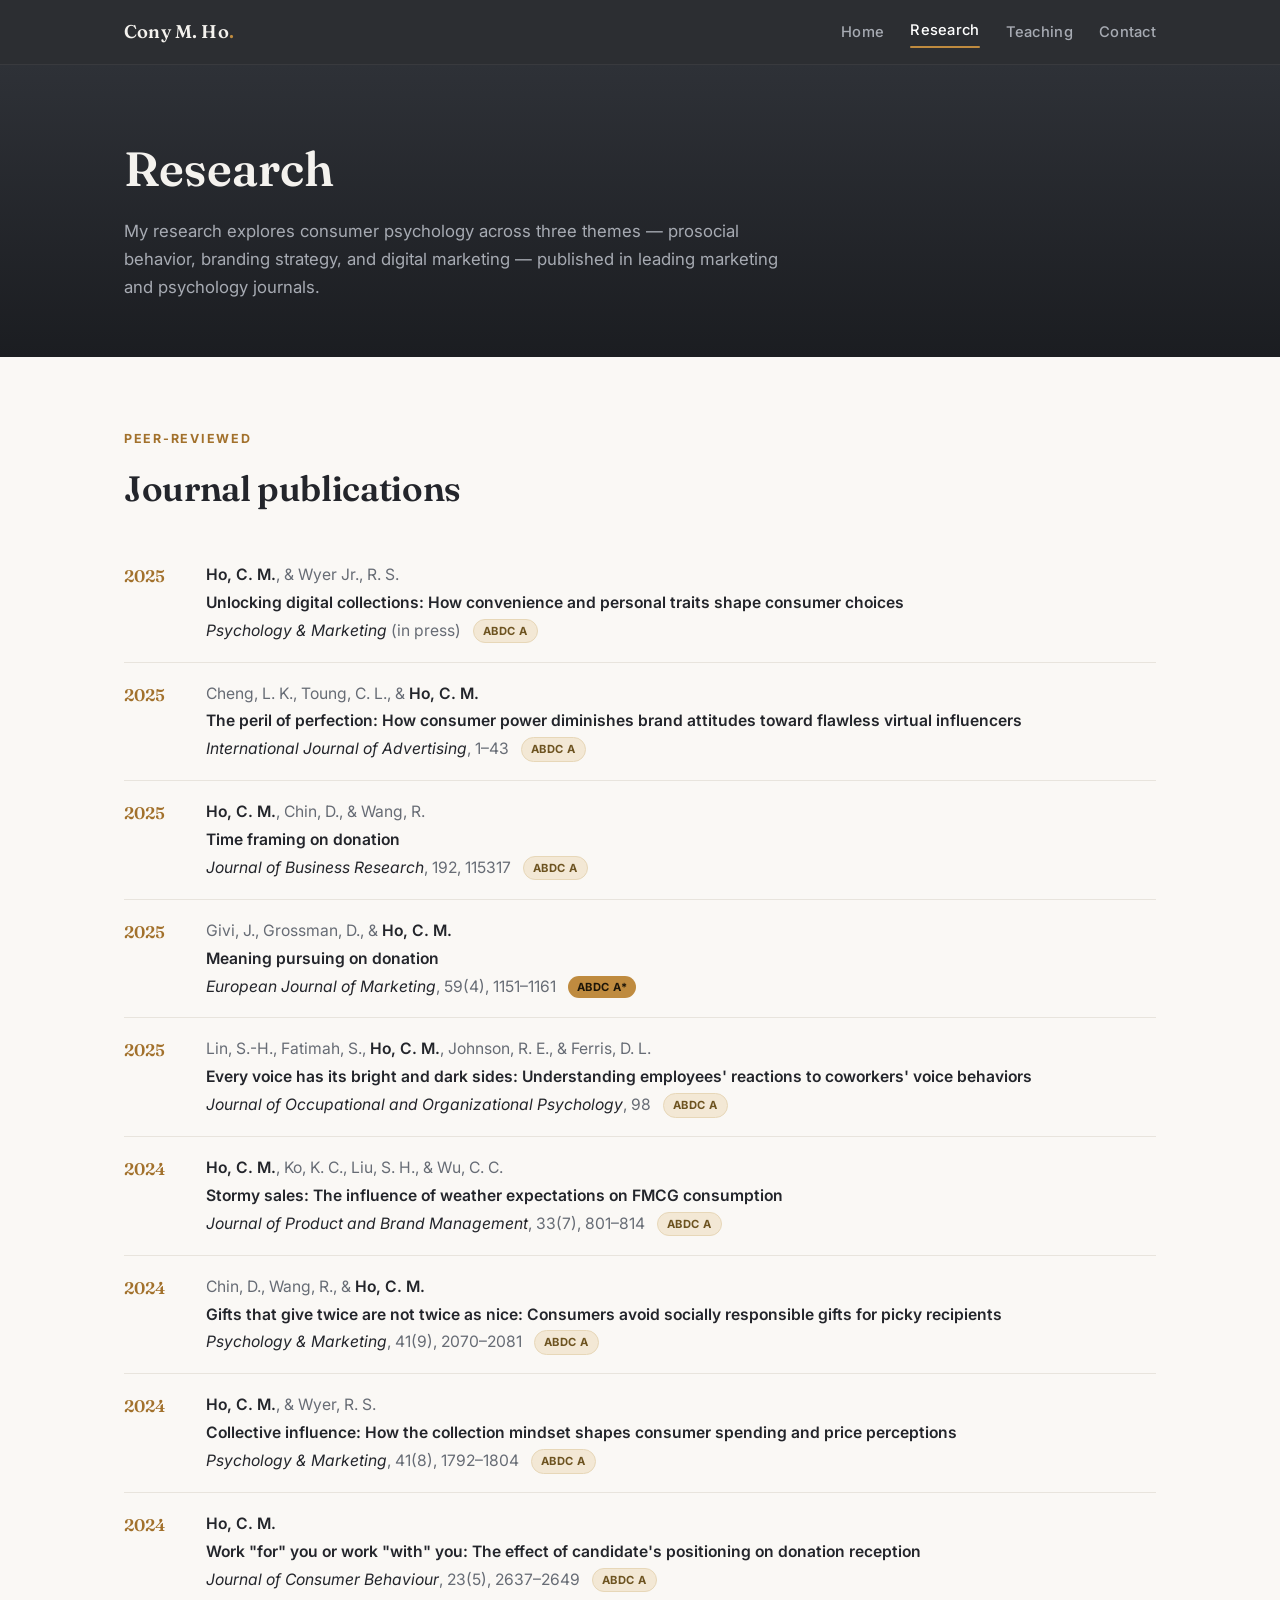
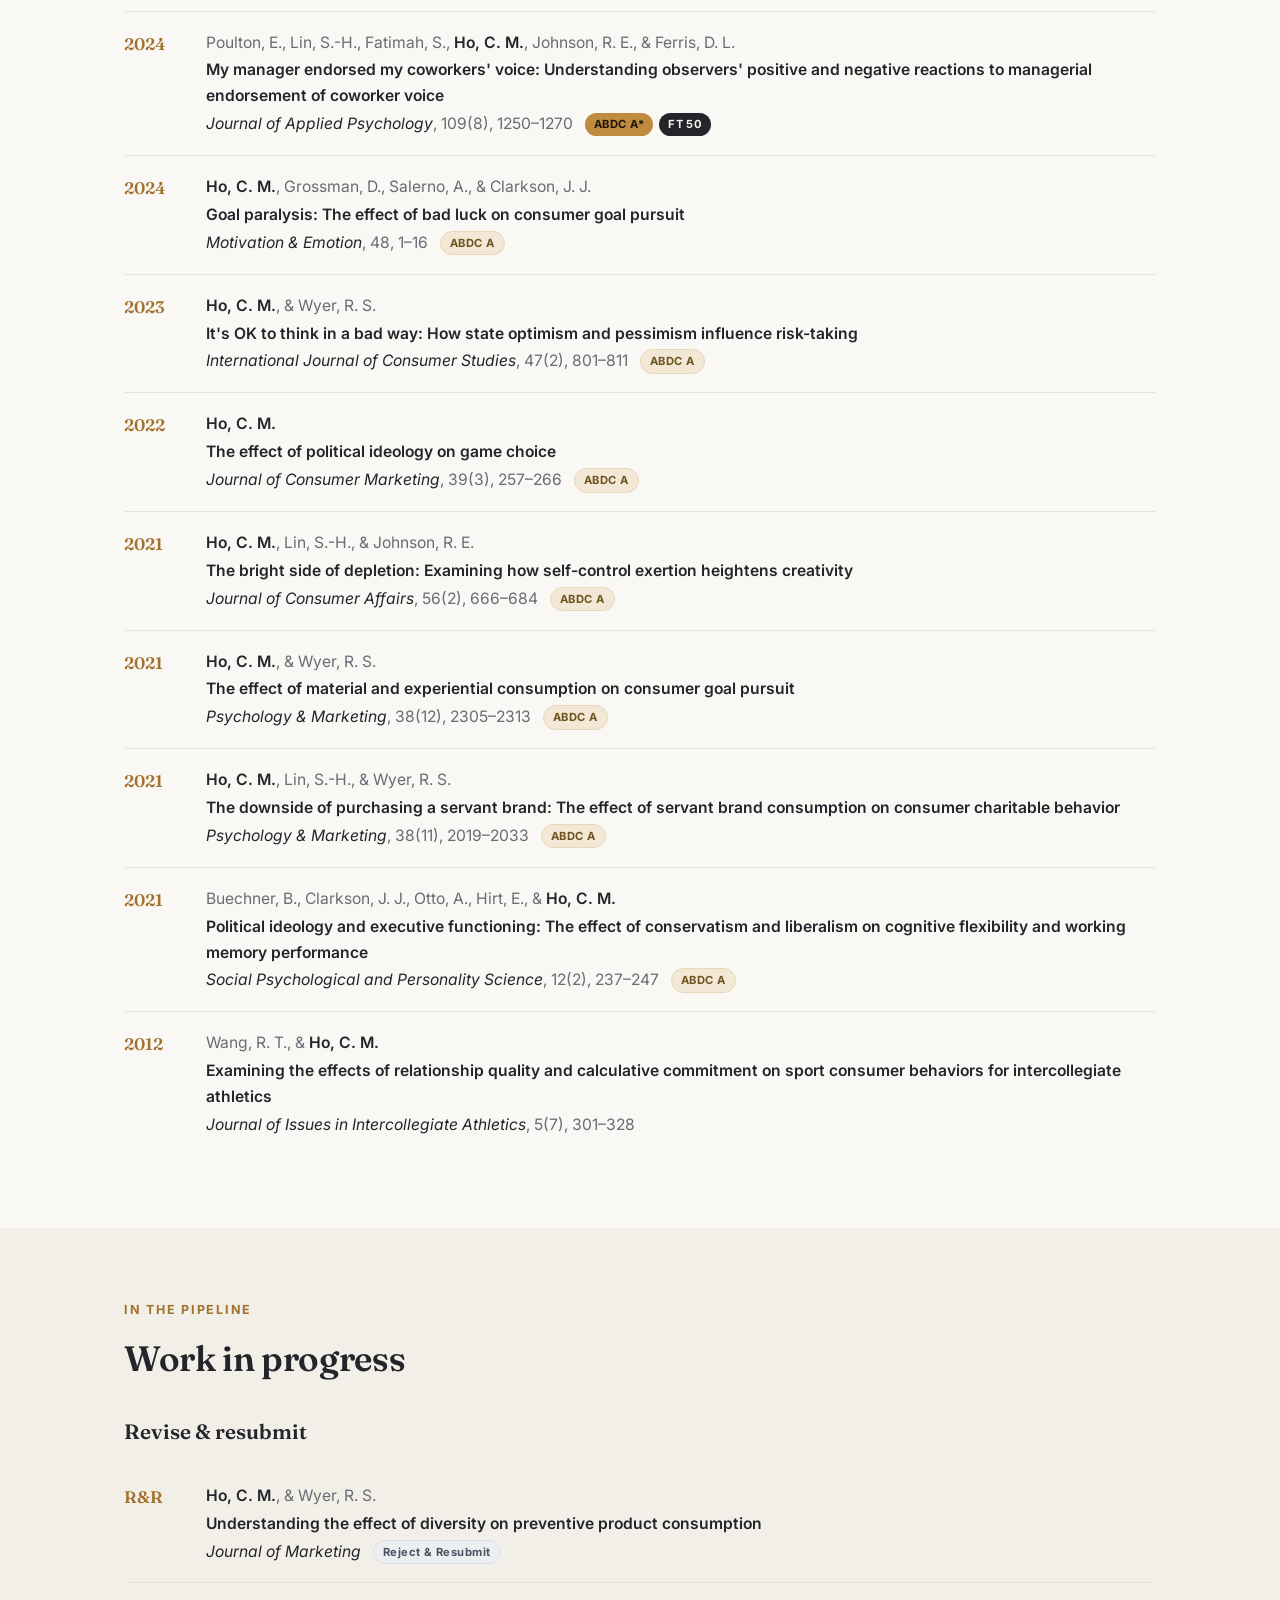
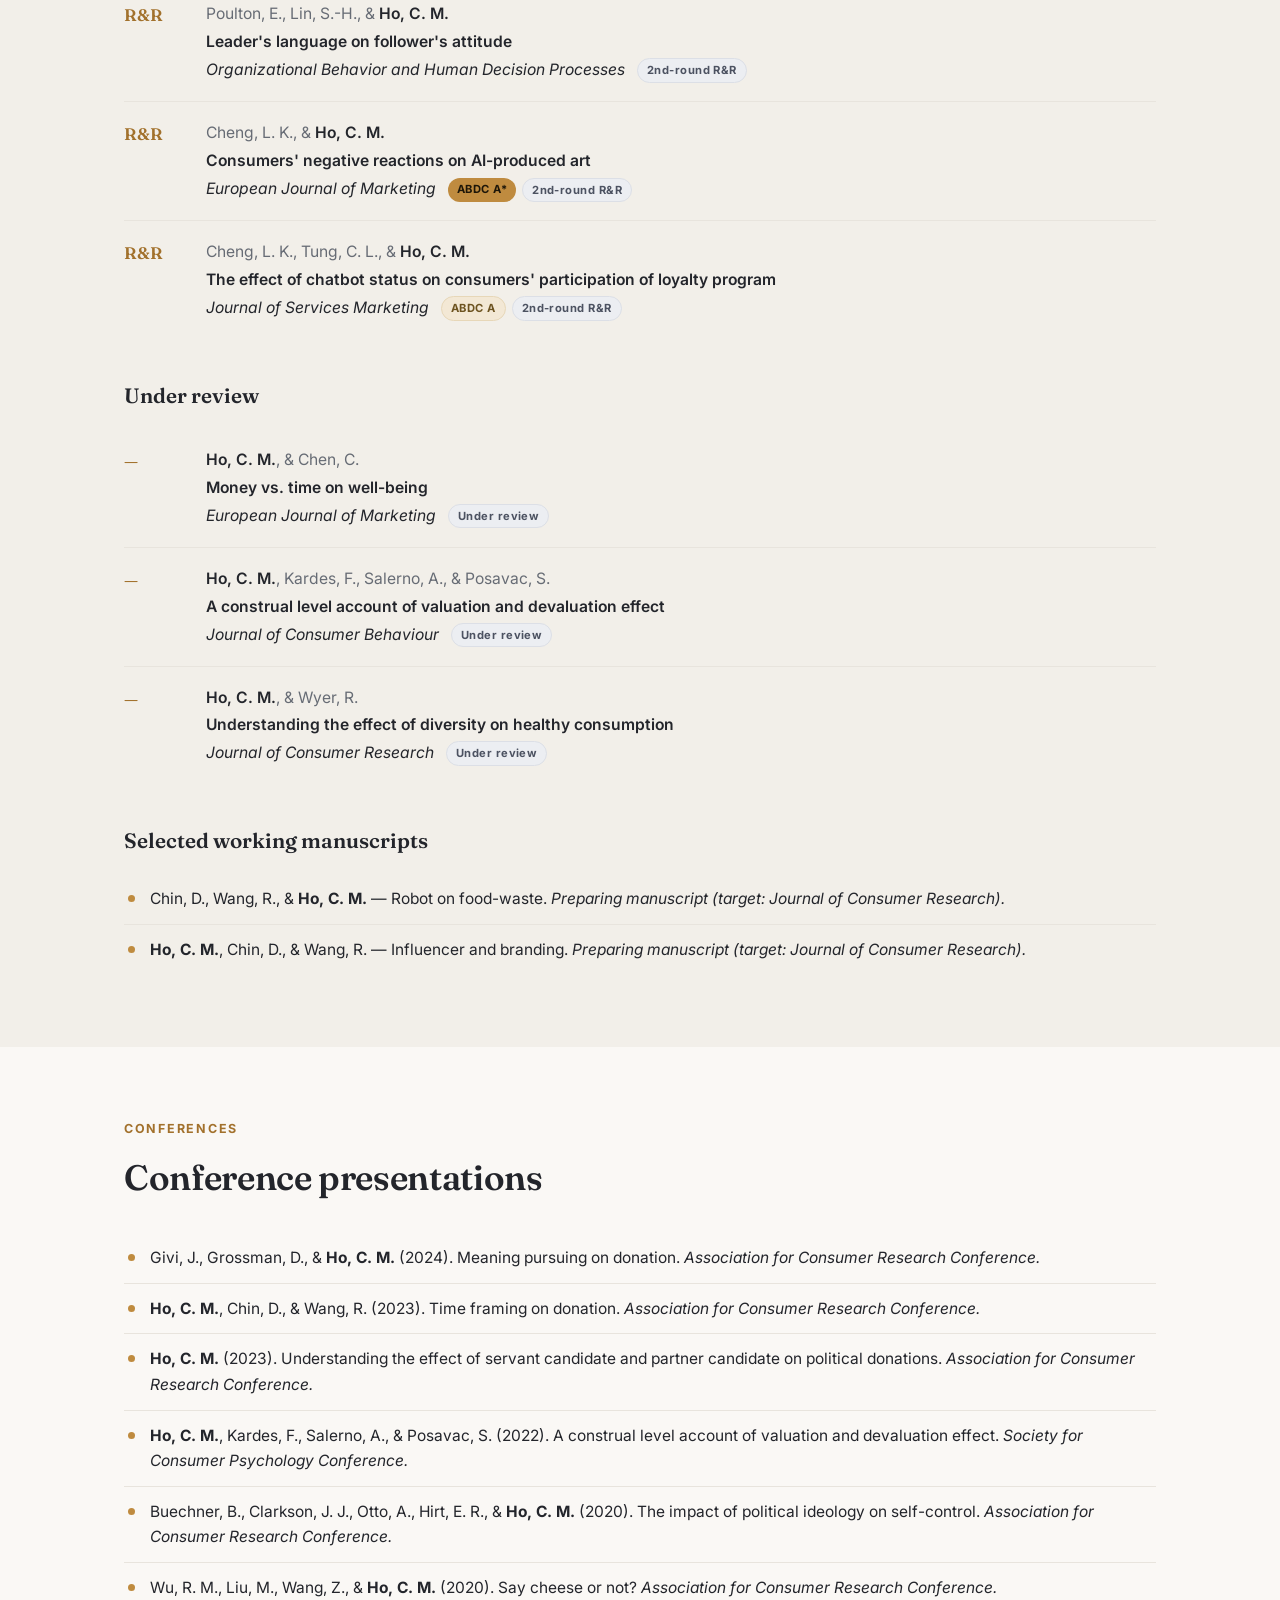
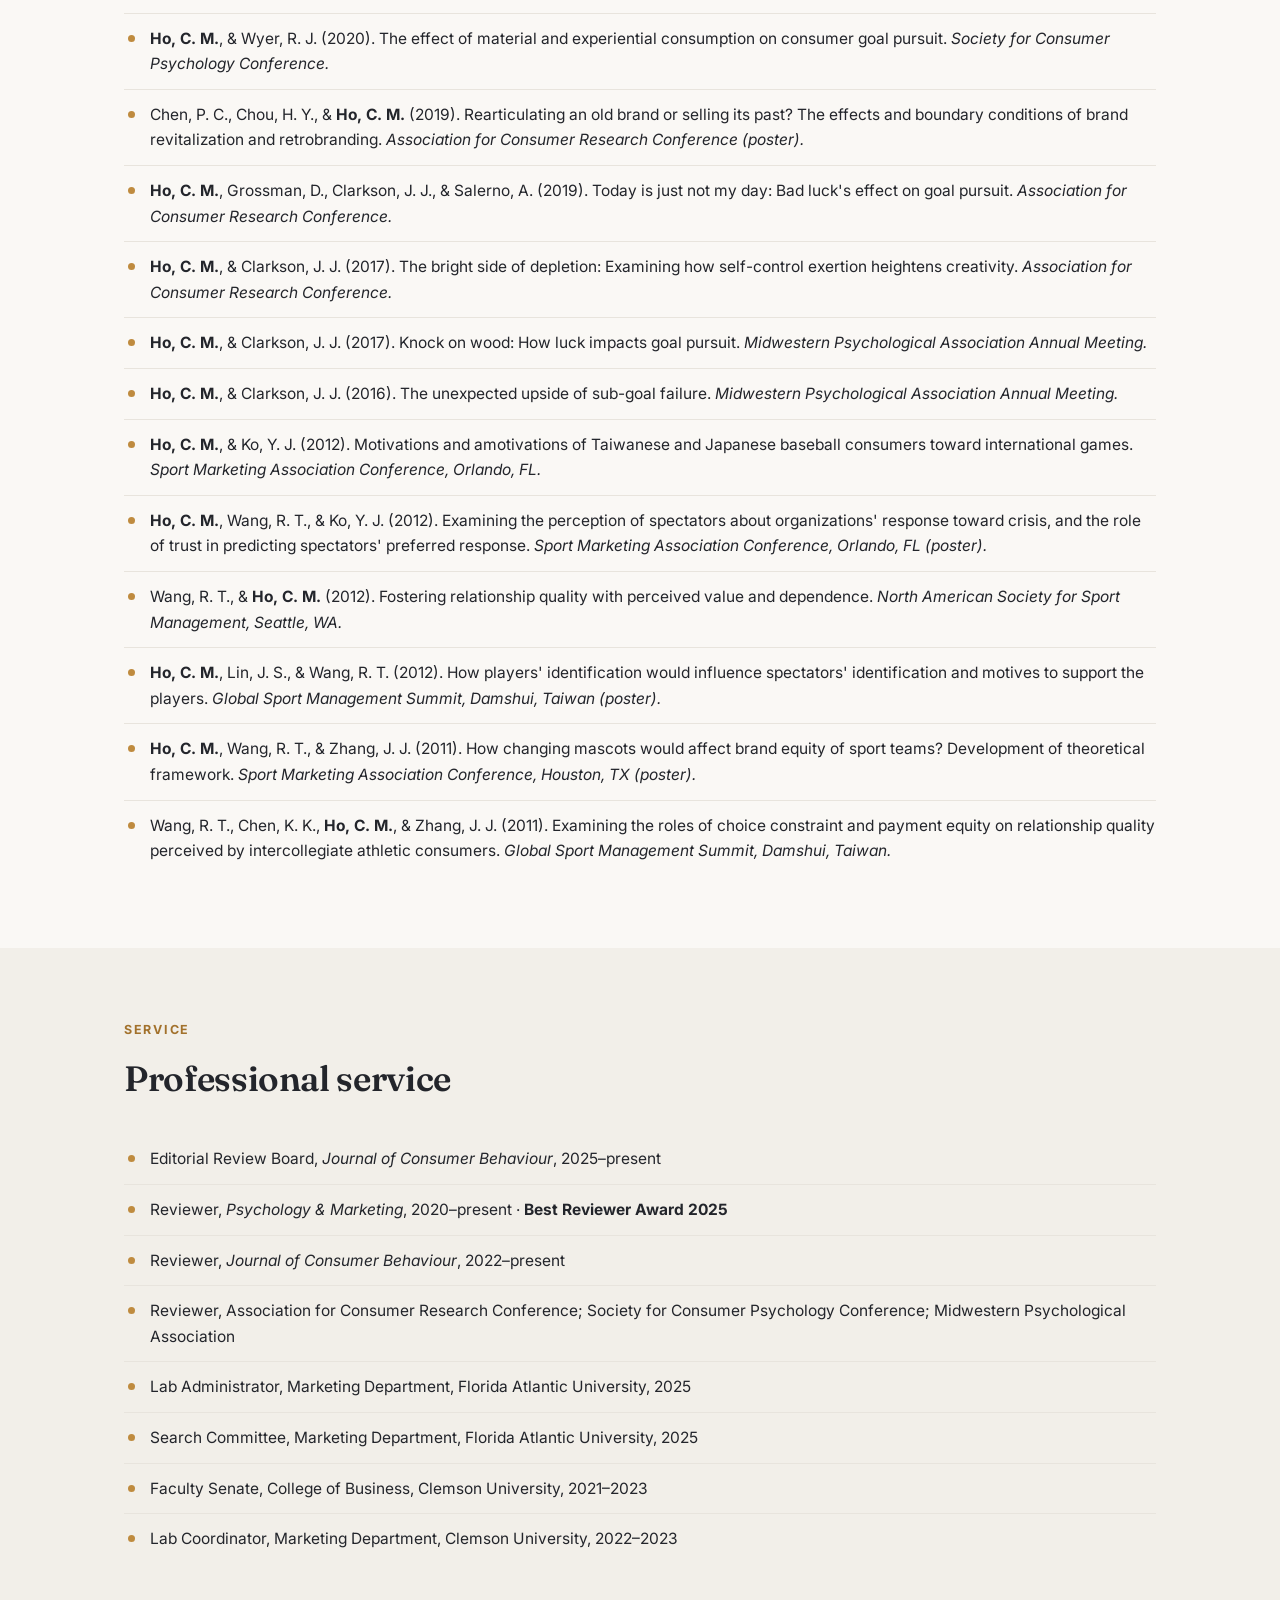
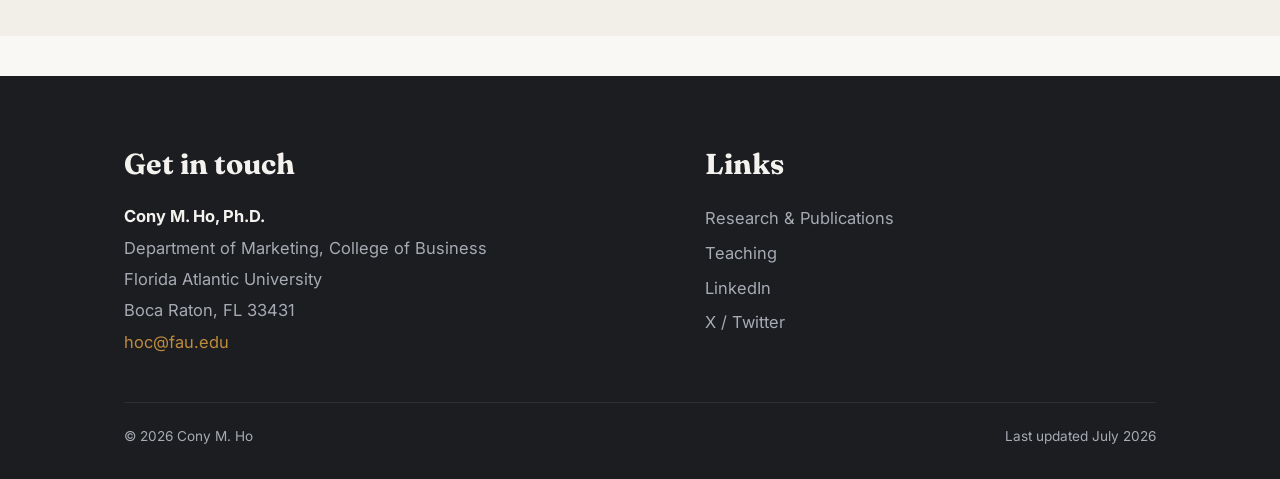
==== commit e71a2280: "Remove CV download, teaching evaluations, and sales-related content" ====
--- a/research.html
+++ b/research.html
@@ -23,7 +23,6 @@
         <li><a href="research.html" class="active">Research</a></li>
         <li><a href="teaching.html">Teaching</a></li>
         <li><a href="index.html#contact">Contact</a></li>
-        <li><a class="nav-cv" href="assets/Cony-Ho-CV.pdf" target="_blank">Download CV</a></li>
       </ul>
     </div>
   </header>
@@ -381,7 +380,6 @@
           <ul class="footer-links">
             <li><a href="research.html">Research &amp; Publications</a></li>
             <li><a href="teaching.html">Teaching</a></li>
-            <li><a href="assets/Cony-Ho-CV.pdf" target="_blank">Curriculum Vitae (PDF)</a></li>
             <li><a href="https://www.linkedin.com/in/cony-ho-6710232b/" target="_blank" rel="noopener">LinkedIn</a></li>
             <li><a href="https://x.com/ho_cony" target="_blank" rel="noopener">X / Twitter</a></li>
           </ul>
